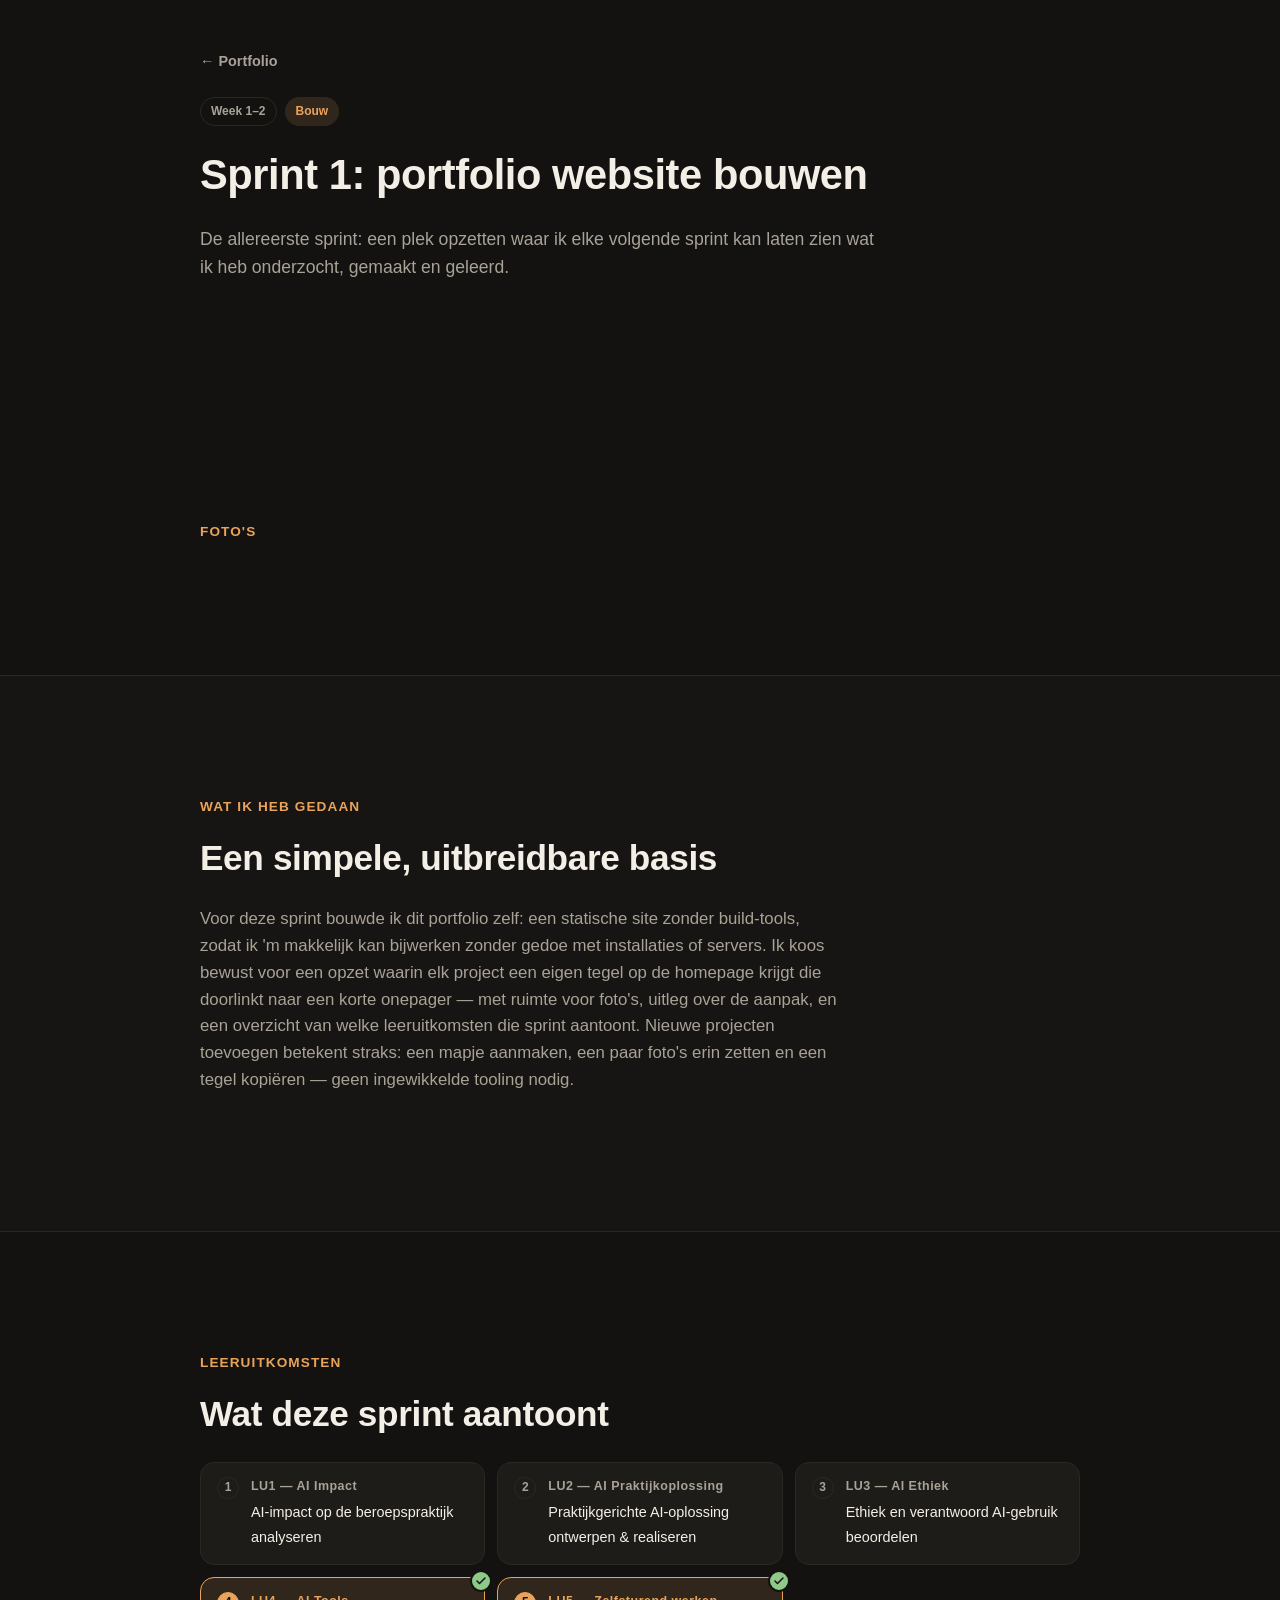
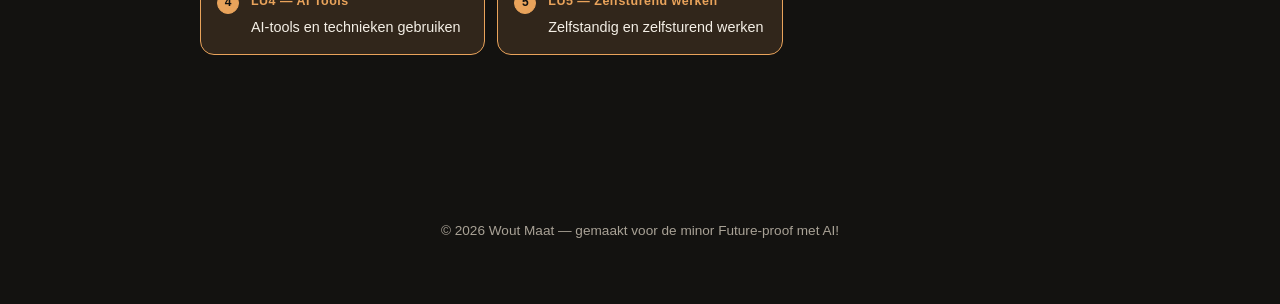
==== projects/sprint-1/index.html @ fb537abf "Portfolio: amberthema, projectpagina's sprint 1 en 2, laptopcover - Nieuw donker thema "Smidse": war" ====
<!DOCTYPE html>
<html lang="nl">
<head>
  <meta charset="UTF-8" />
  <meta name="viewport" content="width=device-width, initial-scale=1.0" />
  <title>Sprint 1: portfolio website bouwen — Wout Maat</title>
  <meta name="description" content="Het opzetten van dit portfolio als plek om elke sprint van de minor te laten zien." />
  <link rel="stylesheet" href="../../style.css" />
</head>
<body>

  <header class="project-header">
    <div class="project-header__inner">
      <a href="../../index.html#projecten" class="back-link">&larr; Portfolio</a>
    </div>
  </header>

  <main>

    <section class="section" style="padding-top: 0;">
      <div class="section__inner reveal">
        <div class="project-hero__meta">
          <span class="project-card__week">Week 1–2</span>
          <span class="project-card__tag">Bouw</span>
        </div>
        <div class="project-hero">
          <h1>Sprint 1: portfolio website bouwen</h1>
          <p class="project-hero__lede">De allereerste sprint: een plek opzetten waar ik elke volgende sprint kan laten zien wat ik heb onderzocht, gemaakt en geleerd.</p>
        </div>
      </div>
    </section>

    <section class="section">
      <div class="section__inner reveal">
        <p class="section__label">Foto's</p>
        <div class="gallery">
          <div class="gallery__item"><img src="photo-1.jpg" alt="" onerror="this.parentElement.hidden=true;" /></div>
          <div class="gallery__item"><img src="photo-2.jpg" alt="" onerror="this.parentElement.hidden=true;" /></div>
          <div class="gallery__item"><img src="photo-3.jpg" alt="" onerror="this.parentElement.hidden=true;" /></div>
          <div class="gallery__item"><img src="photo-4.jpg" alt="" onerror="this.parentElement.hidden=true;" /></div>
        </div>
      </div>
    </section>

    <section class="section section--alt">
      <div class="section__inner reveal">
        <p class="section__label">Wat ik heb gedaan</p>
        <h2 class="section__title">Een simpele, uitbreidbare basis</h2>
        <p class="section__text">
          Voor deze sprint bouwde ik dit portfolio zelf: een statische site zonder build-tools,
          zodat ik 'm makkelijk kan bijwerken zonder gedoe met installaties of servers. Ik koos
          bewust voor een opzet waarin elk project een eigen tegel op de homepage krijgt die
          doorlinkt naar een korte onepager — met ruimte voor foto's, uitleg over de aanpak, en
          een overzicht van welke leeruitkomsten die sprint aantoont. Nieuwe projecten toevoegen
          betekent straks: een mapje aanmaken, een paar foto's erin zetten en een tegel
          kopiëren — geen ingewikkelde tooling nodig.
        </p>
      </div>
    </section>

    <section class="section">
      <div class="section__inner reveal">
        <p class="section__label">Leeruitkomsten</p>
        <h2 class="section__title">Wat deze sprint aantoont</h2>
        <div class="lu-grid">
          <div class="lu-pill">
            <span class="lu-pill__mark">1</span>
            <span><span class="lu-pill__code">LU1 — AI Impact</span><span class="lu-pill__label">AI-impact op de beroepspraktijk analyseren</span></span>
            <span class="lu-pill__approved" title="Goedgekeurd door docent" aria-label="Goedgekeurd door docent">
              <svg viewBox="0 0 24 24" width="12" height="12" aria-hidden="true"><path d="M20 6 9 17l-5-5" fill="none" stroke="currentColor" stroke-width="3" stroke-linecap="round" stroke-linejoin="round"/></svg>
            </span>
          </div>
          <div class="lu-pill">
            <span class="lu-pill__mark">2</span>
            <span><span class="lu-pill__code">LU2 — AI Praktijkoplossing</span><span class="lu-pill__label">Praktijkgerichte AI-oplossing ontwerpen &amp; realiseren</span></span>
            <span class="lu-pill__approved" title="Goedgekeurd door docent" aria-label="Goedgekeurd door docent">
              <svg viewBox="0 0 24 24" width="12" height="12" aria-hidden="true"><path d="M20 6 9 17l-5-5" fill="none" stroke="currentColor" stroke-width="3" stroke-linecap="round" stroke-linejoin="round"/></svg>
            </span>
          </div>
          <div class="lu-pill">
            <span class="lu-pill__mark">3</span>
            <span><span class="lu-pill__code">LU3 — AI Ethiek</span><span class="lu-pill__label">Ethiek en verantwoord AI-gebruik beoordelen</span></span>
            <span class="lu-pill__approved" title="Goedgekeurd door docent" aria-label="Goedgekeurd door docent">
              <svg viewBox="0 0 24 24" width="12" height="12" aria-hidden="true"><path d="M20 6 9 17l-5-5" fill="none" stroke="currentColor" stroke-width="3" stroke-linecap="round" stroke-linejoin="round"/></svg>
            </span>
          </div>
          <div class="lu-pill lu-pill--done lu-pill--approved">
            <span class="lu-pill__mark">4</span>
            <span><span class="lu-pill__code">LU4 — AI Tools</span><span class="lu-pill__label">AI-tools en technieken gebruiken</span></span>
            <span class="lu-pill__approved" title="Goedgekeurd door docent" aria-label="Goedgekeurd door docent">
              <svg viewBox="0 0 24 24" width="12" height="12" aria-hidden="true"><path d="M20 6 9 17l-5-5" fill="none" stroke="currentColor" stroke-width="3" stroke-linecap="round" stroke-linejoin="round"/></svg>
            </span>
          </div>
          <div class="lu-pill lu-pill--done lu-pill--approved">
            <span class="lu-pill__mark">5</span>
            <span><span class="lu-pill__code">LU5 — Zelfsturend werken</span><span class="lu-pill__label">Zelfstandig en zelfsturend werken</span></span>
            <span class="lu-pill__approved" title="Goedgekeurd door docent" aria-label="Goedgekeurd door docent">
              <svg viewBox="0 0 24 24" width="12" height="12" aria-hidden="true"><path d="M20 6 9 17l-5-5" fill="none" stroke="currentColor" stroke-width="3" stroke-linecap="round" stroke-linejoin="round"/></svg>
            </span>
          </div>
        </div>
      </div>
    </section>

  </main>

  <footer class="footer">
    <p>© <span id="year"></span> Wout Maat — gemaakt voor de minor Future-proof met AI!</p>
  </footer>

  <script src="../../script.js"></script>
</body>
</html>
---- style.css ----
/* ============================================================
   Portfolio — donker thema "Smidse": warm grafiet met amber
   ============================================================ */

:root {
  --bg: #131210;
  --bg-alt: #171513;
  --surface: #1e1c19;
  --border: #2b2824;
  --text: #f4efe6;
  --text-muted: #a9a296;
  --accent: #e9a35b;
  --accent-soft: rgba(233, 163, 91, 0.14);
  --on-accent: #1a120a;
  --nav-bg: rgba(19, 18, 16, 0.8);
  --success: #8fc98a;
  --radius: 14px;
  --max-width: 880px;
  --space-section: clamp(64px, 10vw, 120px);
  font-size: 16px;
}

* {
  box-sizing: border-box;
}

html {
  scroll-behavior: smooth;
}

body {
  margin: 0;
  background: var(--bg);
  color: var(--text);
  font-family: -apple-system, BlinkMacSystemFont, "Segoe UI", Roboto, Helvetica, Arial, sans-serif;
  line-height: 1.6;
  -webkit-font-smoothing: antialiased;
}

a {
  color: inherit;
  text-decoration: none;
}

ul {
  margin: 0;
  padding: 0;
  list-style: none;
}

img {
  max-width: 100%;
  display: block;
}

/* ============ NAV ============ */

.nav {
  position: sticky;
  top: 0;
  z-index: 50;
  background: var(--nav-bg);
  backdrop-filter: blur(10px);
  border-bottom: 1px solid var(--border);
}

.nav__inner {
  max-width: var(--max-width);
  margin: 0 auto;
  padding: 16px 24px;
  display: flex;
  align-items: center;
  justify-content: space-between;
}

.nav__logo {
  font-weight: 700;
  letter-spacing: 0.02em;
}

.nav__links {
  display: flex;
  gap: 28px;
}

.nav__links a {
  font-size: 0.9rem;
  color: var(--text-muted);
  transition: color 0.2s ease;
}

.nav__links a:hover,
.nav__links a.active {
  color: var(--text);
}

.nav__toggle {
  display: none;
  flex-direction: column;
  justify-content: center;
  gap: 5px;
  width: 32px;
  height: 32px;
  background: none;
  border: none;
  cursor: pointer;
  padding: 0;
}

.nav__toggle span {
  display: block;
  height: 2px;
  background: var(--text);
  border-radius: 2px;
  transition: transform 0.25s ease, opacity 0.25s ease;
}

/* ============ HERO ============ */

.hero {
  min-height: 88vh;
  display: flex;
  align-items: center;
  justify-content: center;
  position: relative;
  padding: 80px 24px 120px;
}

.hero__inner {
  max-width: var(--max-width);
  width: 100%;
  display: flex;
  align-items: center;
  justify-content: space-between;
  gap: 48px;
}

.hero__text {
  text-align: left;
  flex: 1;
  min-width: 0;
}

.eyebrow {
  color: var(--accent);
  font-size: 0.85rem;
  font-weight: 600;
  letter-spacing: 0.08em;
  text-transform: uppercase;
  margin: 0 0 16px;
}

.hero h1 {
  font-size: clamp(2.4rem, 6vw, 4rem);
  line-height: 1.1;
  margin: 0 0 20px;
  font-weight: 700;
  letter-spacing: -0.02em;
}

.accent {
  color: var(--accent);
}

.hero__subtitle {
  font-size: clamp(1.05rem, 2vw, 1.25rem);
  color: var(--text-muted);
  max-width: 560px;
  margin: 0 0 36px;
}

.hero__cta {
  display: flex;
  gap: 14px;
  flex-wrap: wrap;
}

.btn {
  display: inline-flex;
  align-items: center;
  gap: 8px;
  padding: 13px 24px;
  border-radius: 999px;
  font-size: 0.95rem;
  font-weight: 600;
  transition: transform 0.2s ease, background 0.2s ease, border-color 0.2s ease;
  border: 1px solid transparent;
}

.btn--primary {
  background: var(--accent);
  color: var(--on-accent);
}

.btn--primary:hover {
  transform: translateY(-2px);
}

.btn--ghost {
  border-color: var(--border);
  color: var(--text);
}

.btn--ghost:hover {
  border-color: var(--accent);
  color: var(--accent);
}

.hero__photo {
  flex-shrink: 0;
  width: clamp(140px, 20vw, 220px);
  height: clamp(140px, 20vw, 220px);
  border-radius: 50%;
  overflow: hidden;
  border: 1px solid var(--border);
  background: var(--surface);
}

.hero__photo img {
  width: 100%;
  height: 100%;
  object-fit: cover;
}

.hero__photo-fallback {
  display: none;
  width: 100%;
  height: 100%;
  align-items: center;
  justify-content: center;
  font-size: clamp(2rem, 5vw, 3rem);
  font-weight: 700;
  color: var(--accent);
  background: var(--accent-soft);
}

.scroll-cue {
  position: absolute;
  bottom: 40px;
  left: 50%;
  transform: translateX(-50%);
  width: 24px;
  height: 40px;
  border: 2px solid var(--border);
  border-radius: 14px;
  display: flex;
  justify-content: center;
  padding-top: 8px;
}

.scroll-cue span {
  width: 4px;
  height: 8px;
  border-radius: 2px;
  background: var(--accent);
  animation: scrollCue 1.6s ease-in-out infinite;
}

@keyframes scrollCue {
  0% { opacity: 0; transform: translateY(0); }
  40% { opacity: 1; }
  100% { opacity: 0; transform: translateY(10px); }
}

/* ============ SECTIONS ============ */

.section {
  padding: var(--space-section) 24px;
}

.section--alt {
  background: var(--bg-alt);
  border-top: 1px solid var(--border);
  border-bottom: 1px solid var(--border);
}

.section__inner {
  max-width: var(--max-width);
  margin: 0 auto;
}

.section__label {
  color: var(--accent);
  font-size: 0.85rem;
  font-weight: 600;
  letter-spacing: 0.08em;
  text-transform: uppercase;
  margin: 0 0 12px;
}

.section__title {
  font-size: clamp(1.6rem, 3.5vw, 2.2rem);
  font-weight: 700;
  letter-spacing: -0.01em;
  margin: 0 0 20px;
}

.section__text {
  color: var(--text-muted);
  max-width: 640px;
  font-size: 1.05rem;
}

.section__text--intro {
  margin-bottom: 40px;
}

/* ============ PROJECTS ============ */

.projects {
  display: grid;
  grid-template-columns: repeat(auto-fill, minmax(280px, 1fr));
  gap: 20px;
}

.project-card {
  background: var(--surface);
  border: 1px solid var(--border);
  border-radius: var(--radius);
  display: flex;
  flex-direction: column;
  gap: 0;
  transition: transform 0.25s ease, border-color 0.25s ease;
  overflow: hidden;
}

.project-card:hover {
  transform: translateY(-4px);
  border-color: var(--accent);
}

.project-card--placeholder {
  border-style: dashed;
  opacity: 0.6;
}

.project-card--placeholder:hover {
  transform: none;
  border-color: var(--border);
}

.project-card__cover {
  aspect-ratio: 16 / 10;
  width: 100%;
  min-height: 0;
  flex-shrink: 0;
  overflow: hidden;
  background: linear-gradient(135deg, var(--accent-soft), var(--surface) 70%);
  border-bottom: 1px solid var(--border);
}

.project-card__cover img {
  display: block;
  width: 100%;
  height: 100%;
  object-fit: cover;
  object-position: center;
}

.project-card__body {
  padding: 24px;
  display: flex;
  flex-direction: column;
  gap: 12px;
  flex: 1;
}

.project-card__meta {
  display: flex;
  gap: 8px;
  flex-wrap: wrap;
}

.project-card__week,
.project-card__tag {
  font-size: 0.75rem;
  font-weight: 600;
  padding: 4px 10px;
  border-radius: 999px;
  color: var(--text-muted);
  border: 1px solid var(--border);
}

.project-card__tag {
  color: var(--accent);
  background: var(--accent-soft);
  border-color: transparent;
}

.project-card__title {
  font-size: 1.15rem;
  font-weight: 700;
  margin: 0;
}

.project-card__desc {
  color: var(--text-muted);
  font-size: 0.95rem;
  margin: 0;
  flex: 1;
}

/* ============ PROJECT DETAIL PAGE ============ */

.project-header {
  padding: 48px 24px 0;
}

.project-header__inner {
  max-width: var(--max-width);
  margin: 0 auto;
}

.back-link {
  display: inline-flex;
  align-items: center;
  gap: 6px;
  font-size: 0.9rem;
  font-weight: 600;
  color: var(--text-muted);
  margin-bottom: 24px;
  transition: color 0.2s ease;
}

.back-link:hover {
  color: var(--accent);
}

.project-hero__meta {
  display: flex;
  gap: 8px;
  flex-wrap: wrap;
  margin-bottom: 16px;
}

.project-hero h1 {
  font-size: clamp(1.8rem, 4vw, 2.6rem);
  font-weight: 700;
  letter-spacing: -0.01em;
  margin: 0 0 16px;
}

.project-hero__lede {
  color: var(--text-muted);
  font-size: 1.1rem;
  max-width: 680px;
  margin: 0;
}

.gallery {
  display: grid;
  grid-template-columns: repeat(2, minmax(0, 1fr));
  gap: 14px;
}

.gallery__item {
  aspect-ratio: 4 / 3;
  border-radius: var(--radius);
  overflow: hidden;
  background: var(--surface);
  border: 1px solid var(--border);
}

.gallery__item img {
  display: block;
  width: 100%;
  height: 100%;
  object-fit: cover;
  object-position: center;
}

.gallery__item[hidden] {
  display: none;
}

.lu-grid {
  display: grid;
  grid-template-columns: repeat(auto-fit, minmax(220px, 1fr));
  gap: 12px;
}

.lu-pill {
  position: relative;
  display: flex;
  align-items: flex-start;
  gap: 12px;
  padding: 14px 16px;
  border-radius: var(--radius);
  border: 1px solid var(--border);
  background: var(--surface);
}

.lu-pill__approved {
  display: none;
  position: absolute;
  top: -8px;
  right: -8px;
  width: 22px;
  height: 22px;
  align-items: center;
  justify-content: center;
  border-radius: 50%;
  background: var(--success);
  border: 2px solid var(--bg);
  color: var(--bg);
}

.lu-pill--approved .lu-pill__approved {
  display: flex;
}

.lu-pill__mark {
  flex: none;
  width: 22px;
  height: 22px;
  border-radius: 50%;
  display: flex;
  align-items: center;
  justify-content: center;
  font-size: 0.75rem;
  font-weight: 700;
  border: 1px solid var(--border);
  color: var(--text-muted);
}

.lu-pill--done {
  border-color: var(--accent);
  background: var(--accent-soft);
}

.lu-pill--done .lu-pill__mark {
  background: var(--accent);
  border-color: var(--accent);
  color: var(--bg);
}

.lu-pill__code {
  font-size: 0.78rem;
  font-weight: 700;
  letter-spacing: 0.04em;
  color: var(--text-muted);
  display: block;
  margin-bottom: 2px;
}

.lu-pill--done .lu-pill__code {
  color: var(--accent);
}

.lu-pill__label {
  font-size: 0.9rem;
  color: var(--text);
}

.lu-pill--muted {
  opacity: 0.55;
}

.project-links {
  display: flex;
  flex-wrap: wrap;
  gap: 12px;
}

.download {
  display: inline-flex;
  align-items: center;
  gap: 6px;
  font-size: 0.85rem;
  font-weight: 600;
  color: var(--accent);
  border: 1px solid var(--border);
  padding: 8px 14px;
  border-radius: 999px;
  transition: border-color 0.2s ease, background 0.2s ease;
}

.download:hover {
  border-color: var(--accent);
  background: var(--accent-soft);
}

/* ============ SKILLS ============ */

.skills {
  display: flex;
  flex-wrap: wrap;
  gap: 12px;
}

.skills li {
  background: var(--surface);
  border: 1px solid var(--border);
  padding: 10px 18px;
  border-radius: 999px;
  font-size: 0.9rem;
  color: var(--text-muted);
}

/* ============ CONTACT ============ */

.contact-links {
  display: flex;
  gap: 24px;
  flex-wrap: wrap;
  margin-top: 8px;
}

.contact-links a {
  font-weight: 600;
  color: var(--accent);
  border-bottom: 1px solid transparent;
  transition: border-color 0.2s ease;
}

.contact-links a:hover {
  border-color: var(--accent);
}

/* ============ FOOTER ============ */

.footer {
  padding: 32px 24px 48px;
  text-align: center;
  color: var(--text-muted);
  font-size: 0.85rem;
}

/* ============ BACK TO TOP ============ */

.back-to-top {
  position: fixed;
  bottom: 24px;
  right: 24px;
  width: 44px;
  height: 44px;
  border-radius: 50%;
  background: var(--surface);
  border: 1px solid var(--border);
  color: var(--text);
  font-size: 1.1rem;
  cursor: pointer;
  opacity: 0;
  pointer-events: none;
  transform: translateY(10px);
  transition: opacity 0.25s ease, transform 0.25s ease, border-color 0.2s ease;
  z-index: 40;
}

.back-to-top.visible {
  opacity: 1;
  pointer-events: auto;
  transform: translateY(0);
}

.back-to-top:hover {
  border-color: var(--accent);
  color: var(--accent);
}

/* ============ REVEAL ANIMATION ============ */

.reveal {
  opacity: 0;
  transform: translateY(16px);
  transition: opacity 0.7s ease, transform 0.7s ease;
}

.reveal.is-visible {
  opacity: 1;
  transform: translateY(0);
}

/* ============ RESPONSIVE ============ */

@media (max-width: 700px) {
  .nav__toggle {
    display: flex;
  }

  .nav__links {
    position: absolute;
    top: 100%;
    left: 0;
    right: 0;
    background: var(--bg);
    border-bottom: 1px solid var(--border);
    flex-direction: column;
    gap: 0;
    max-height: 0;
    overflow: hidden;
    transition: max-height 0.3s ease;
  }

  .nav__links.open {
    max-height: 300px;
  }

  .nav__links a {
    padding: 16px 24px;
    border-top: 1px solid var(--border);
  }

  .hero {
    min-height: auto;
    padding: 100px 20px 80px;
  }

  .hero__inner {
    flex-direction: column-reverse;
    text-align: center;
    gap: 32px;
  }

  .hero__text {
    text-align: center;
  }

  .hero__cta {
    justify-content: center;
  }
}

@media (prefers-reduced-motion: reduce) {
  html {
    scroll-behavior: auto;
  }
  .reveal {
    opacity: 1;
    transform: none;
    transition: none;
  }
  .scroll-cue span {
    animation: none;
  }
}
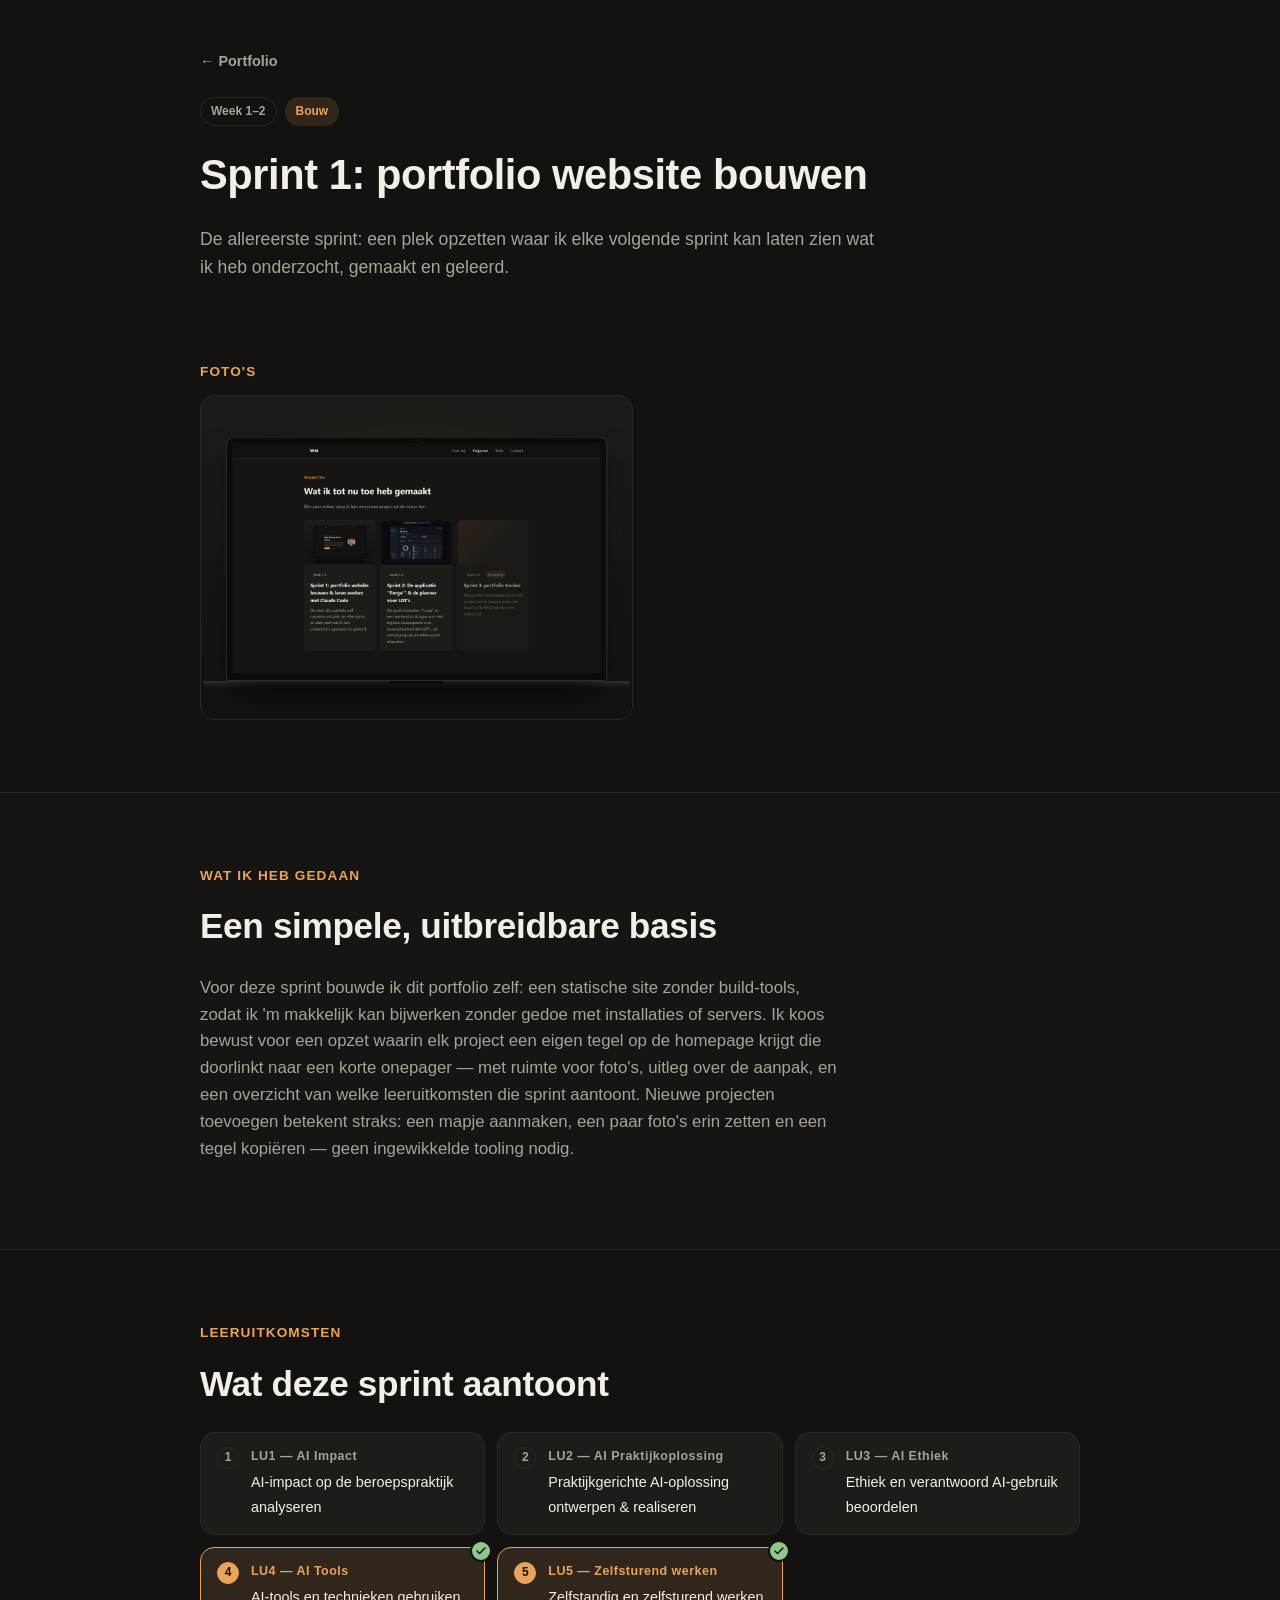
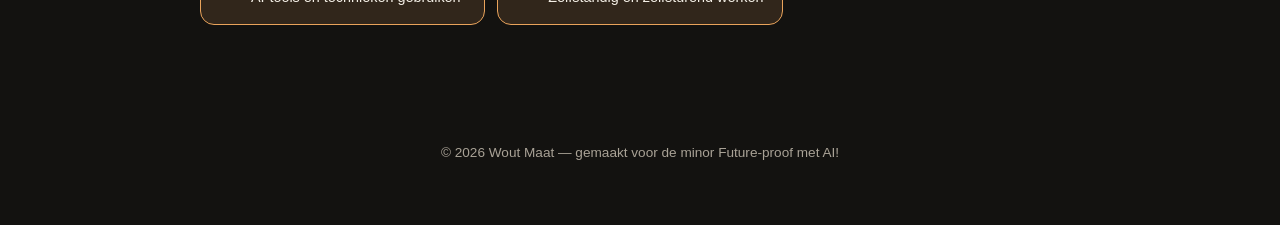
==== commit 07c59163: "Sprint 2 uitgebreid: tekst over Forge, iPhone-mockup, compactere projectpagina's - Sprint 2: intro, " ====
--- a/projects/sprint-1/index.html
+++ b/projects/sprint-1/index.html
@@ -15,7 +15,7 @@
     </div>
   </header>
 
-  <main>
+  <main class="project-page">
 
     <section class="section" style="padding-top: 0;">
       <div class="section__inner reveal">
--- a/style.css
+++ b/style.css
@@ -303,6 +303,83 @@
 
 .section__text--intro {
   margin-bottom: 40px;
+}
+
+.section__text strong {
+  color: var(--text);
+  font-weight: 600;
+}
+
+.section__subtitle {
+  margin: 36px 0 4px;
+  font-size: 1.15rem;
+  color: var(--text);
+}
+
+/* Projectpagina's: compacter dan de homepage */
+.project-page .section {
+  padding-block: clamp(40px, 6vw, 72px);
+}
+
+.project-page .section:first-child {
+  padding-bottom: 8px;
+}
+
+.project-page .section__text {
+  margin: 0 0 14px;
+}
+
+.project-page .section__subtitle {
+  margin-top: 28px;
+}
+
+/* Intro met een afbeelding ernaast (valt op mobiel onder de tekst) */
+.intro-split {
+  display: grid;
+  grid-template-columns: minmax(0, 1fr) 270px;
+  gap: 48px;
+  align-items: center;
+}
+
+.intro-split__media {
+  margin: 0;
+}
+
+.intro-split__media img {
+  width: 100%;
+  height: auto;
+  display: block;
+}
+
+@media (max-width: 700px) {
+  .intro-split {
+    grid-template-columns: minmax(0, 1fr);
+    gap: 24px;
+  }
+
+  .intro-split__media {
+    max-width: 240px;
+    margin: 0 auto;
+  }
+}
+
+/* Korte uitleg per leeruitkomst, onder de LU-pillen */
+.lu-explain {
+  display: grid;
+  gap: 14px;
+  max-width: 640px;
+  margin-top: 32px;
+}
+
+.lu-explain p {
+  margin: 0;
+  color: var(--text-muted);
+  line-height: 1.7;
+}
+
+.lu-explain strong {
+  color: var(--accent);
+  font-weight: 600;
 }
 
 /* ============ PROJECTS ============ */
